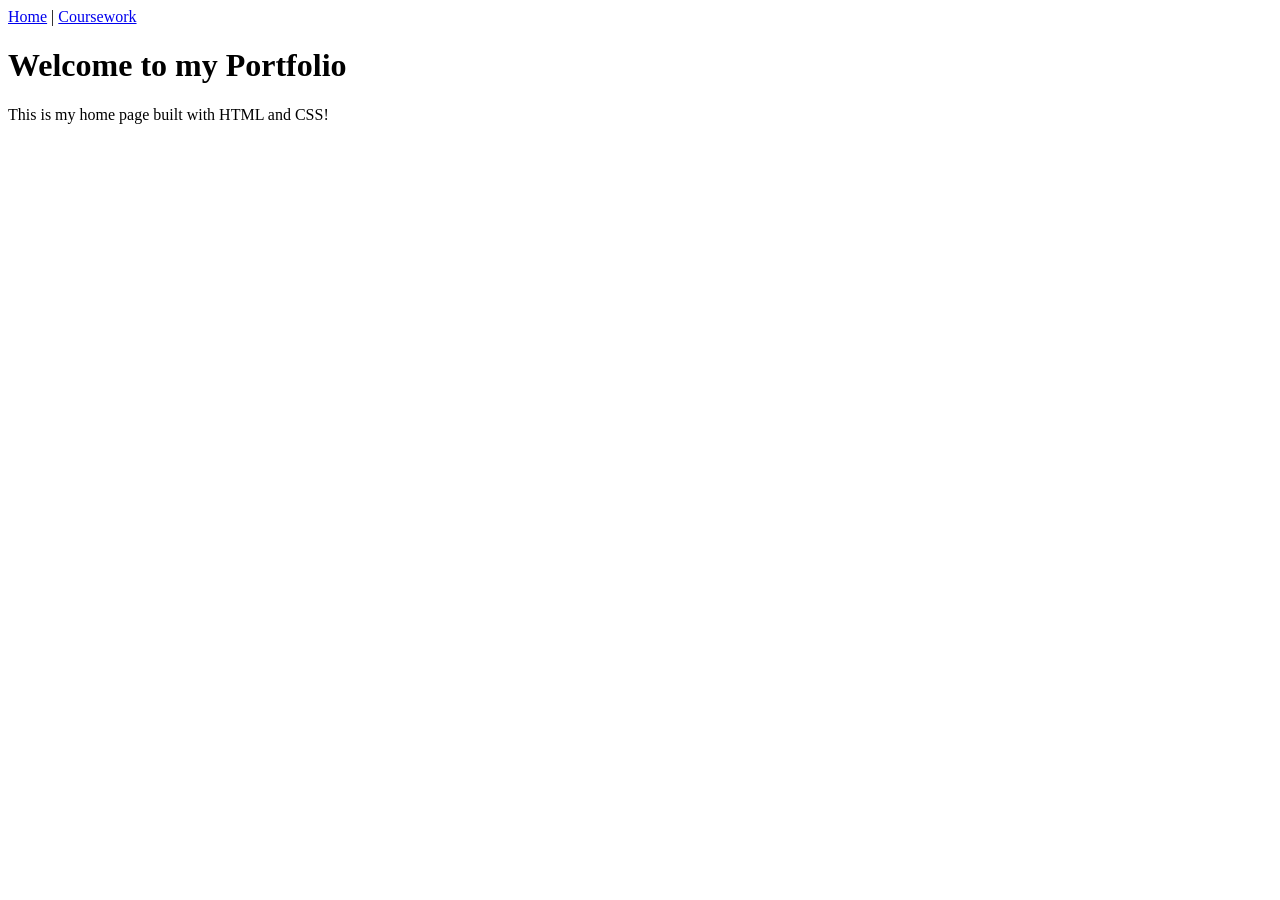
==== index.html @ a75b6fc8 "Create index.html" ====
<!DOCTYPE html>
<html lang="en">
<head>
    <meta charset="UTF-8">
    <title>My Personal Website</title>
    <link rel="stylesheet" href="style.css">
</head>
<body>
    <nav>
        <a href="index.html">Home</a> | 
        <a href="coursework.html">Coursework</a>
    </nav>
    
    <h1>Welcome to my Portfolio</h1>
    <p>This is my home page built with HTML and CSS!</p>
</body>
</html>
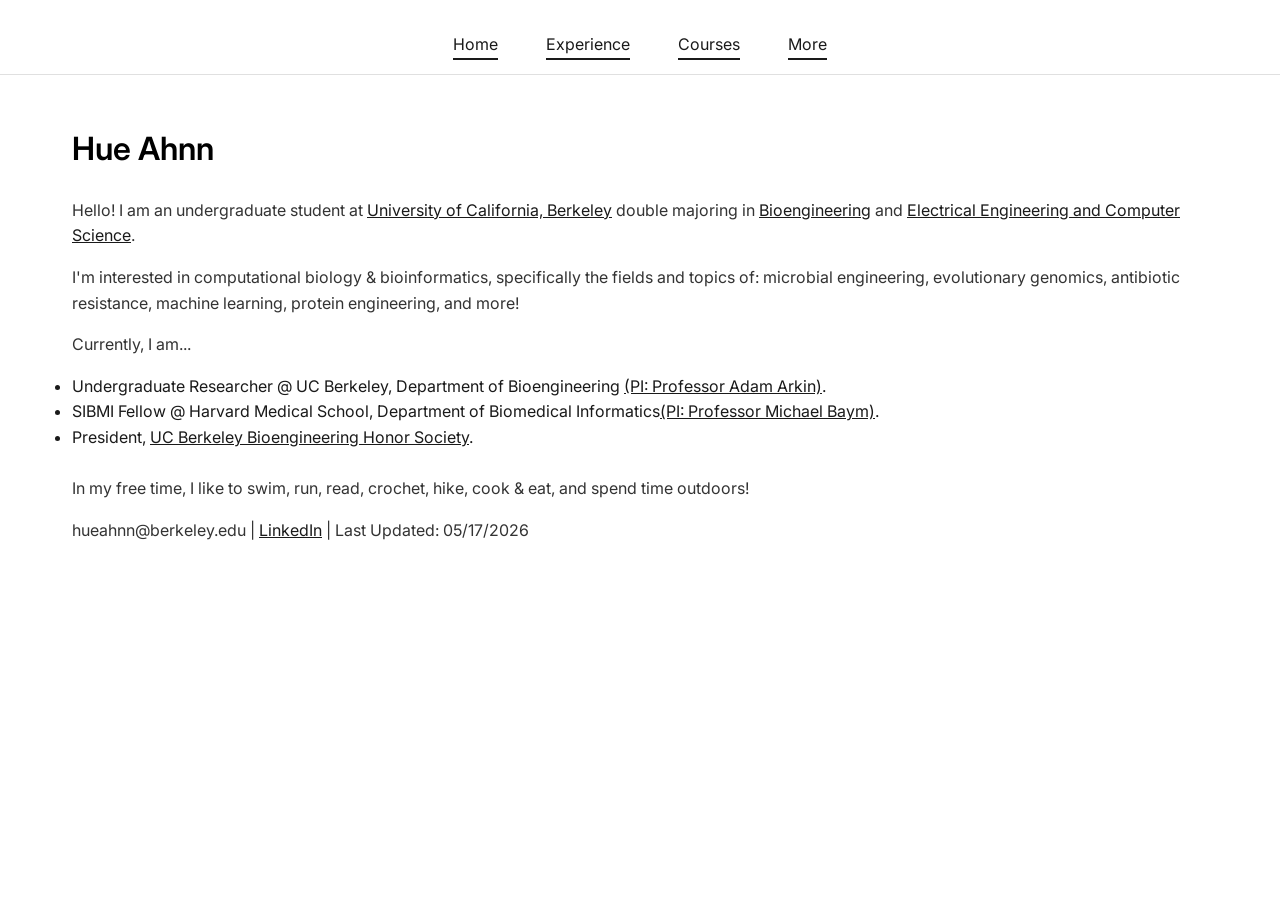
==== commit 070a5a1c: "updated home page using olivia's website! https://github.com/oliviaguoo/oliviaguoo.github.io/blob/ma" ====
--- a/index.html
+++ b/index.html
@@ -2,16 +2,159 @@
 <html lang="en">
 <head>
     <meta charset="UTF-8">
-    <title>My Personal Website</title>
-    <link rel="stylesheet" href="style.css">
+    <meta name="viewport" content="width=device-width, initial-scale=1.0">
+    <title>Hue Ahnn</title>
+    <link href="https://fonts.googleapis.com/css2?family=Canadienne+Brusher&family=Inter:wght@300;400;600&display=swap" rel="stylesheet">
+    <style>
+        * {
+            margin: 0;
+            padding: 0;
+            box-sizing: border-box;
+        }
+        
+        body {
+            font-family: 'Inter', sans-serif;
+            line-height: 1.6;
+            background-color: #ffffff;
+            color: #1a1a1a;
+        }
+        
+        header {
+            background-color: #ffffff;
+            padding: 2rem 0 1rem 0;
+            position: sticky;
+            top: 0;
+            border-bottom: 1px solid #e0e0e0;
+        }
+        
+        .header-content {
+            max-width: 1200px;
+            margin: 0 auto;
+            padding: 0 2rem;
+            display: flex;
+            flex-direction: column;
+            align-items: center;
+            gap: 1.5rem;
+        }
+        
+        .site-title {
+            font-family: 'Canadienne Brusher', cursive;
+            font-size: 3rem;
+            color: #1a1a1a;
+            text-align: center;
+        }
+        
+        nav ul {
+            display: flex;
+            list-style: none;
+            gap: 3rem;
+        }
+        
+        nav a {
+            color: #1a1a1a;
+            text-decoration: none;
+            font-size: 1rem;
+            padding-bottom: 0.25rem;
+            border-bottom: 2px solid #1a1a1a;
+            transition: color 0.3s, border-color 0.3s;
+        }
+        
+        nav a:hover {
+            color: #666666;
+            border-bottom-color: #666666;
+        }
+        
+        main {
+            max-width: 1200px;
+            margin: 3rem auto;
+            padding: 0 2rem;
+        }
+        
+        h1 {
+            color: #000000;
+            margin-bottom: 1.5rem;
+            font-weight: 600;
+            font-size: 2rem;
+        }
+        
+        h2 {
+            color: #1a1a1a;
+            margin-top: 2.5rem;
+            margin-bottom: 1rem;
+            font-weight: 600;
+            font-size: 1.5rem;
+        }
+        
+        p {
+            color: #333333;
+            margin-bottom: 1rem;
+        }
+        
+        .intro-section {
+            margin-bottom: 3rem;
+        }
+
+        a {
+            color: #1a1a1a;
+            text-decoration: underline;
+        }
+        
+        a:hover, a:visited:hover {
+            color: #666666;
+        }
+        
+        a:visited {
+            color: #1a1a1a;
+        }
+        
+        a:active {
+          color: #666666; /* Selected link */
+          text-decoration: underline;
+        }
+        
+        /* Responsive design for mobile */
+        @media (max-width: 768px) {
+            .site-title {
+                font-size: 2.5rem;
+            }
+            
+            nav ul {
+                flex-wrap: wrap;
+                justify-content: center;
+                gap: 1.5rem;
+            }
+        }
+    </style>
 </head>
 <body>
-    <nav>
-        <a href="index.html">Home</a> | 
-        <a href="coursework.html">Coursework</a>
-    </nav>
+    <header>
+        <div class="header-content">
+            <nav>
+                <ul>
+                    <li><a href="index.html">Home</a></li>
+                    <li><a href="experience.html">Experience</a></li>
+                    <li><a href="courses.html">Courses</a></li>
+                    <li><a href="extra.html">More</a></li>
+                </ul>
+            </nav>
+        </div>
+    </header>
     
-    <h1>Welcome to my Portfolio</h1>
-    <p>This is my home page built with HTML and CSS!</p>
+    <main>
+        <div class="intro-section">
+            <h1>Hue Ahnn</h1>
+            <p>Hello! I am an undergraduate student at <a href="https://engineering.berkeley.edu/" target="_blank"><u>University of California, Berkeley</u></a> double majoring in <a href="https://bioeng.berkeley.edu/" target="_blank"><u>Bioengineering</u></a> and <a href="https://eecs.berkeley.edu/" target="_blank"><u>Electrical Engineering and Computer Science</u></a>.</p>
+            <p>I'm interested in computational biology & bioinformatics, specifically the fields and topics of: microbial engineering, evolutionary genomics, antibiotic resistance, machine learning, protein engineering, and more!</p>
+            <p>Currently, I am...</p>
+                <ul>
+                    <li>Undergraduate Researcher @ UC Berkeley, Department of Bioengineering <a href="https://arkinlab.bio/" target="_blank"><u>(PI: Professor Adam Arkin)</u></a>.</li>
+                    <li>SIBMI Fellow @ Harvard Medical School, Department of Biomedical Informatics<a href="https://baymlab.hms.harvard.edu/" target="_blank"><u>(PI: Professor Michael Baym)</u></a>.</li>
+                    <li>President, <a href="https://bioehs.studentorg.berkeley.edu/" target="_blank"><u>UC Berkeley Bioengineering Honor Society</u></a>.</li>
+                </ul>
+            <p><br>In my free time, I like to swim, run, read, crochet, hike, cook & eat, and spend time outdoors!</p>
+
+            <p>hueahnn@berkeley.edu | <a href="www.linkedin.com/in/hueahnn" target="_blank">LinkedIn</a> | Last Updated: 05/17/2026</p>
+        </div>
+    </main>
 </body>
-</html>
+</html>
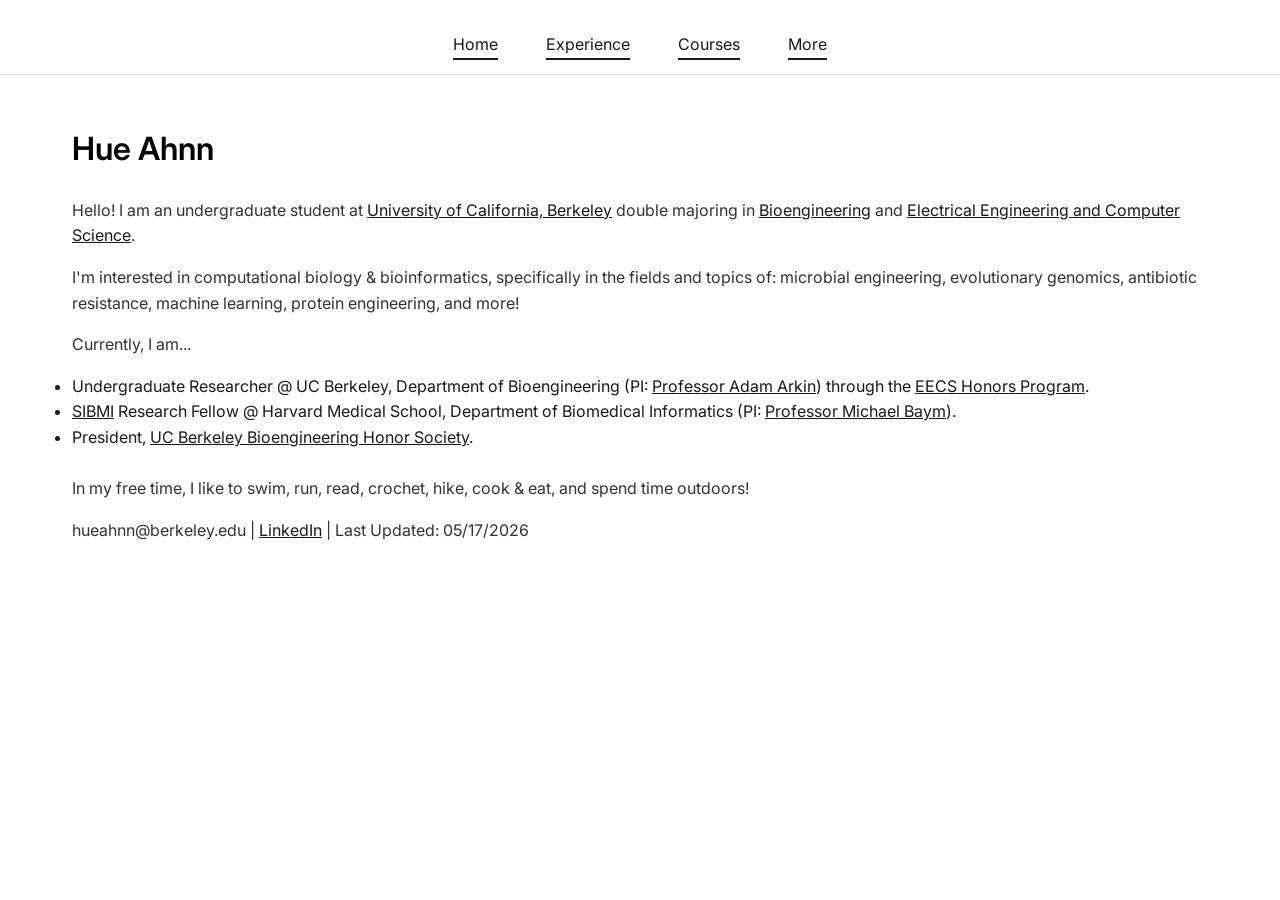
==== commit af48a957: "updated coursework" ====
--- a/index.html
+++ b/index.html
@@ -133,7 +133,7 @@
                 <ul>
                     <li><a href="index.html">Home</a></li>
                     <li><a href="experience.html">Experience</a></li>
-                    <li><a href="courses.html">Courses</a></li>
+                    <li><a href="coursework.html">Courses</a></li>
                     <li><a href="extra.html">More</a></li>
                 </ul>
             </nav>
@@ -144,11 +144,11 @@
         <div class="intro-section">
             <h1>Hue Ahnn</h1>
             <p>Hello! I am an undergraduate student at <a href="https://engineering.berkeley.edu/" target="_blank"><u>University of California, Berkeley</u></a> double majoring in <a href="https://bioeng.berkeley.edu/" target="_blank"><u>Bioengineering</u></a> and <a href="https://eecs.berkeley.edu/" target="_blank"><u>Electrical Engineering and Computer Science</u></a>.</p>
-            <p>I'm interested in computational biology & bioinformatics, specifically the fields and topics of: microbial engineering, evolutionary genomics, antibiotic resistance, machine learning, protein engineering, and more!</p>
+            <p>I'm interested in computational biology & bioinformatics, specifically in the fields and topics of: microbial engineering, evolutionary genomics, antibiotic resistance, machine learning, protein engineering, and more!</p>
             <p>Currently, I am...</p>
                 <ul>
-                    <li>Undergraduate Researcher @ UC Berkeley, Department of Bioengineering <a href="https://arkinlab.bio/" target="_blank"><u>(PI: Professor Adam Arkin)</u></a>.</li>
-                    <li>SIBMI Fellow @ Harvard Medical School, Department of Biomedical Informatics<a href="https://baymlab.hms.harvard.edu/" target="_blank"><u>(PI: Professor Michael Baym)</u></a>.</li>
+                    <li>Undergraduate Researcher @ UC Berkeley, Department of Bioengineering (PI: <a href="https://arkinlab.bio/" target="_blank"><u>Professor Adam Arkin</u></a>) through the <a href="https://eecs.berkeley.edu/resources/undergrads/honors/" target="_blank"><u>EECS Honors Program</u></a>.</li>
+                    <li><a href="https://dbmi.hms.harvard.edu/education/sibmi" target="_blank"><u>SIBMI</u></a> Research Fellow @ Harvard Medical School, Department of Biomedical Informatics (PI: <a href="https://baymlab.hms.harvard.edu/" target="_blank"><u>Professor Michael Baym</u></a>).</li>
                     <li>President, <a href="https://bioehs.studentorg.berkeley.edu/" target="_blank"><u>UC Berkeley Bioengineering Honor Society</u></a>.</li>
                 </ul>
             <p><br>In my free time, I like to swim, run, read, crochet, hike, cook & eat, and spend time outdoors!</p>
